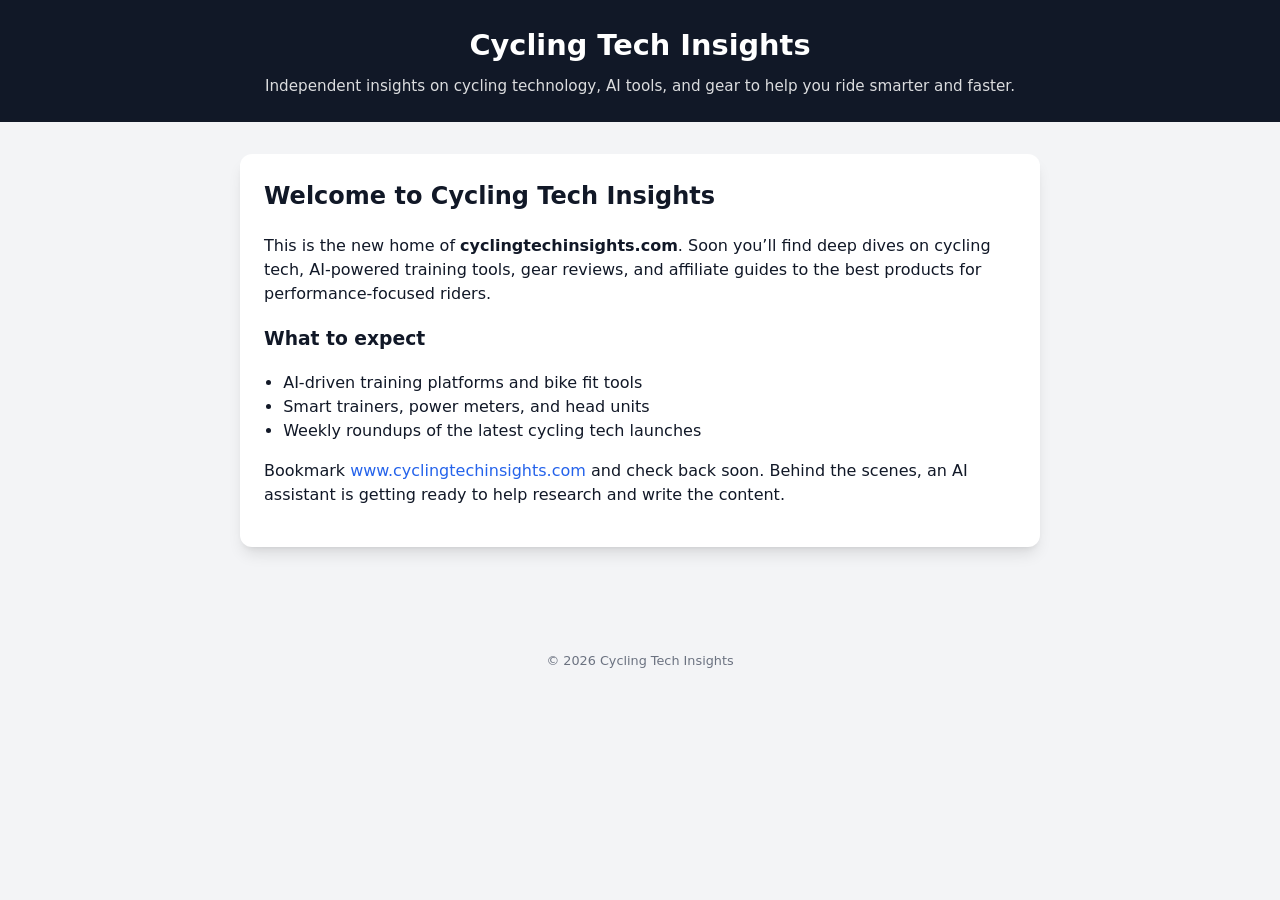
==== index.html @ 1c7037bf "Create index.html" ====
<!DOCTYPE html>
<html lang="en">
<head>
  <meta charset="UTF-8">
  <title>Cycling Tech Insights</title>
  <meta name="viewport" content="width=device-width, initial-scale=1">
  <meta name="description" content="Cycling Tech Insights – analysis, reviews, and AI tools for smarter, faster riding.">
  <style>
    body {
      font-family: system-ui, -apple-system, BlinkMacSystemFont, "Segoe UI", sans-serif;
      margin: 0;
      padding: 0;
      line-height: 1.5;
      color: #111827;
      background: #f3f4f6;
    }
    header {
      background: #111827;
      color: white;
      padding: 1.5rem 1rem;
      text-align: center;
    }
    header h1 {
      margin: 0;
      font-size: 1.8rem;
    }
    header p {
      margin: 0.5rem 0 0;
      font-size: 0.95rem;
      opacity: 0.85;
    }
    main {
      max-width: 800px;
      margin: 2rem auto;
      padding: 0 1rem 3rem;
    }
    .card {
      background: white;
      border-radius: 0.75rem;
      padding: 1.5rem;
      box-shadow: 0 10px 15px -3px rgba(0,0,0,0.1),
                  0 4px 6px -4px rgba(0,0,0,0.1);
    }
    h2 {
      margin-top: 0;
    }
    ul {
      padding-left: 1.2rem;
    }
    footer {
      text-align: center;
      font-size: 0.8rem;
      color: #6b7280;
      padding: 1.5rem 1rem 2rem;
    }
    a {
      color: #2563eb;
      text-decoration: none;
    }
    a:hover {
      text-decoration: underline;
    }
  </style>
</head>
<body>
  <header>
    <h1>Cycling Tech Insights</h1>
    <p>Independent insights on cycling technology, AI tools, and gear to help you ride smarter and faster.</p>
  </header>

  <main>
    <section class="card">
      <h2>Welcome to Cycling Tech Insights</h2>
      <p>
        This is the new home of <strong>cyclingtechinsights.com</strong>. Soon you’ll find
        deep dives on cycling tech, AI‑powered training tools, gear reviews, and
        affiliate guides to the best products for performance‑focused riders.
      </p>
      <h3>What to expect</h3>
      <ul>
        <li>AI‑driven training platforms and bike fit tools</li>
        <li>Smart trainers, power meters, and head units</li>
        <li>Weekly roundups of the latest cycling tech launches</li>
      </ul>
      <p>
        Bookmark <a href="https://www.cyclingtechinsights.com">www.cyclingtechinsights.com</a>
        and check back soon. Behind the scenes, an AI assistant is getting ready to help
        research and write the content.
      </p>
    </section>
  </main>

  <footer>
    &copy; <span id="year"></span> Cycling Tech Insights
  </footer>

  <script>
    document.getElementById('year').textContent = new Date().getFullYear();
  </script>
</body>
</html>
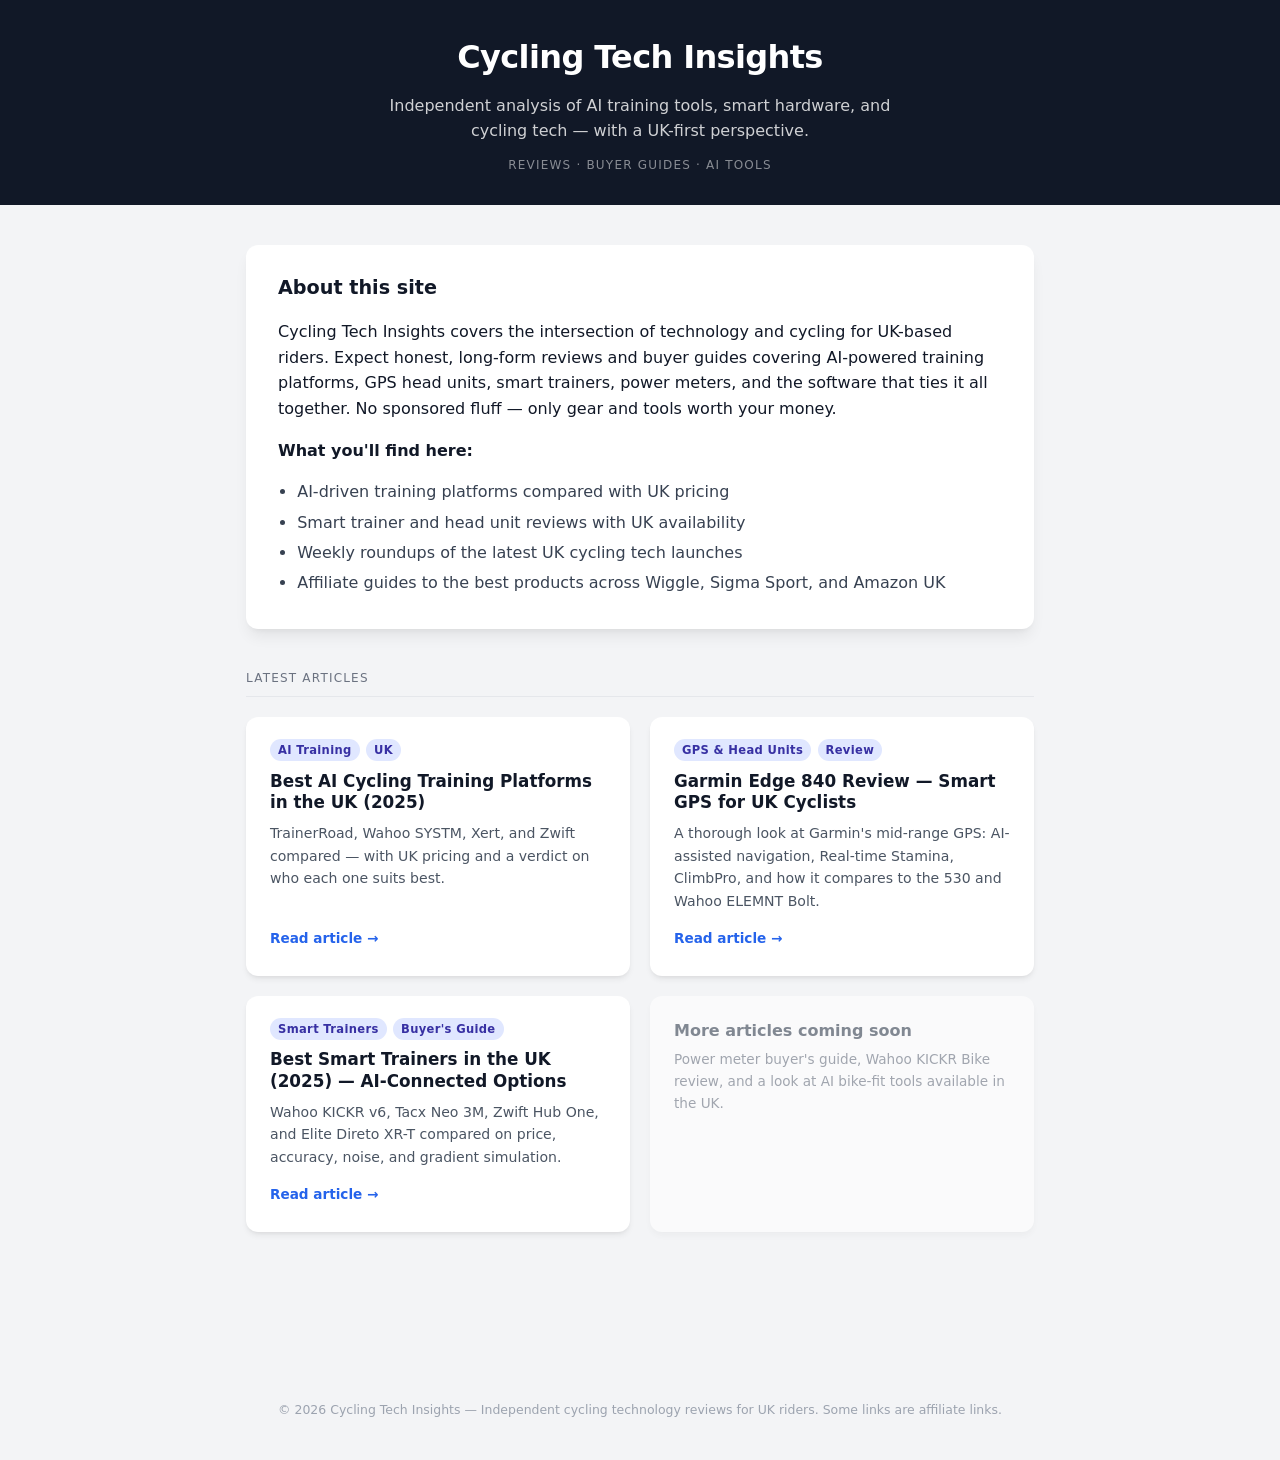
==== commit 96e1e01a: "feat: add /articles structure with 3 UK cycling tech articles and updated homepage - Add css/article" ====
--- a/index.html
+++ b/index.html
@@ -2,100 +2,246 @@
 <html lang="en">
 <head>
   <meta charset="UTF-8">
-  <title>Cycling Tech Insights</title>
+  <title>Cycling Tech Insights — AI Tools, Gear Reviews &amp; UK Cycling Tech</title>
   <meta name="viewport" content="width=device-width, initial-scale=1">
-  <meta name="description" content="Cycling Tech Insights – analysis, reviews, and AI tools for smarter, faster riding.">
+  <meta name="description" content="Independent analysis of cycling technology, AI training tools, and gear for UK riders. Honest reviews, buyer guides, and weekly tech roundups.">
   <style>
+    *, *::before, *::after { box-sizing: border-box; }
+
     body {
       font-family: system-ui, -apple-system, BlinkMacSystemFont, "Segoe UI", sans-serif;
       margin: 0;
       padding: 0;
-      line-height: 1.5;
+      line-height: 1.6;
       color: #111827;
       background: #f3f4f6;
     }
+
+    /* Header */
     header {
       background: #111827;
       color: white;
-      padding: 1.5rem 1rem;
+      padding: 2rem 1rem 1.75rem;
       text-align: center;
     }
     header h1 {
       margin: 0;
-      font-size: 1.8rem;
+      font-size: 2rem;
+      letter-spacing: -0.02em;
     }
     header p {
-      margin: 0.5rem 0 0;
-      font-size: 0.95rem;
-      opacity: 0.85;
-    }
+      margin: 0.6rem 0 0;
+      font-size: 1rem;
+      opacity: 0.8;
+      max-width: 540px;
+      margin-left: auto;
+      margin-right: auto;
+    }
+    .tag-line {
+      display: inline-block;
+      margin-top: 0.75rem;
+      font-size: 0.75rem;
+      letter-spacing: 0.1em;
+      text-transform: uppercase;
+      opacity: 0.5;
+    }
+
+    /* Layout */
     main {
-      max-width: 800px;
-      margin: 2rem auto;
-      padding: 0 1rem 3rem;
-    }
-    .card {
+      max-width: 820px;
+      margin: 2.5rem auto;
+      padding: 0 1rem 4rem;
+    }
+
+    /* Section headings */
+    .section-title {
+      font-size: 0.75rem;
+      letter-spacing: 0.1em;
+      text-transform: uppercase;
+      color: #6b7280;
+      margin: 0 0 1.25rem;
+      border-bottom: 1px solid #e5e7eb;
+      padding-bottom: 0.5rem;
+    }
+
+    /* Intro card */
+    .intro-card {
       background: white;
       border-radius: 0.75rem;
-      padding: 1.5rem;
-      box-shadow: 0 10px 15px -3px rgba(0,0,0,0.1),
-                  0 4px 6px -4px rgba(0,0,0,0.1);
-    }
-    h2 {
-      margin-top: 0;
-    }
-    ul {
-      padding-left: 1.2rem;
-    }
+      padding: 1.75rem 2rem;
+      box-shadow: 0 10px 15px -3px rgba(0,0,0,0.07), 0 4px 6px -4px rgba(0,0,0,0.07);
+      margin-bottom: 2.5rem;
+    }
+    .intro-card h2 { margin-top: 0; font-size: 1.2rem; }
+    .intro-card ul { padding-left: 1.2rem; margin: 0.5rem 0 0; }
+    .intro-card li { margin-bottom: 0.3rem; color: #374151; }
+
+    /* Article cards */
+    .articles-grid {
+      display: grid;
+      grid-template-columns: 1fr;
+      gap: 1.25rem;
+      margin-bottom: 2.5rem;
+    }
+    @media (min-width: 600px) {
+      .articles-grid { grid-template-columns: 1fr 1fr; }
+    }
+
+    .article-card {
+      background: white;
+      border-radius: 0.75rem;
+      padding: 1.4rem 1.5rem 1.6rem;
+      box-shadow: 0 4px 6px -1px rgba(0,0,0,0.07), 0 2px 4px -2px rgba(0,0,0,0.07);
+      display: flex;
+      flex-direction: column;
+      transition: box-shadow 0.15s;
+    }
+    .article-card:hover {
+      box-shadow: 0 10px 15px -3px rgba(0,0,0,0.1), 0 4px 6px -4px rgba(0,0,0,0.1);
+    }
+
+    .card-tags {
+      display: flex;
+      gap: 0.4rem;
+      flex-wrap: wrap;
+      margin-bottom: 0.6rem;
+    }
+    .tag {
+      background: #e0e7ff;
+      color: #3730a3;
+      padding: 0.1rem 0.5rem;
+      border-radius: 999px;
+      font-size: 0.72rem;
+      font-weight: 600;
+      letter-spacing: 0.03em;
+    }
+
+    .article-card h3 {
+      margin: 0 0 0.5rem;
+      font-size: 1.05rem;
+      line-height: 1.3;
+    }
+    .article-card h3 a {
+      color: #111827;
+      text-decoration: none;
+    }
+    .article-card h3 a:hover { color: #2563eb; }
+
+    .article-card p {
+      margin: 0 0 1rem;
+      font-size: 0.88rem;
+      color: #4b5563;
+      flex: 1;
+    }
+
+    .read-link {
+      font-size: 0.85rem;
+      font-weight: 600;
+      color: #2563eb;
+      text-decoration: none;
+    }
+    .read-link:hover { text-decoration: underline; }
+
+    /* Coming soon */
+    .coming-soon-card {
+      background: white;
+      border-radius: 0.75rem;
+      padding: 1.4rem 1.5rem;
+      box-shadow: 0 4px 6px -1px rgba(0,0,0,0.05);
+      opacity: 0.6;
+    }
+    .coming-soon-card h3 { margin: 0 0 0.35rem; font-size: 1rem; color: #374151; }
+    .coming-soon-card p { margin: 0; font-size: 0.85rem; color: #6b7280; }
+
+    /* Footer */
     footer {
       text-align: center;
-      font-size: 0.8rem;
-      color: #6b7280;
-      padding: 1.5rem 1rem 2rem;
-    }
-    a {
-      color: #2563eb;
-      text-decoration: none;
-    }
-    a:hover {
-      text-decoration: underline;
-    }
+      font-size: 0.78rem;
+      color: #9ca3af;
+      padding: 1.5rem 1rem 2.5rem;
+    }
+
+    a { color: #2563eb; text-decoration: none; }
+    a:hover { text-decoration: underline; }
   </style>
 </head>
 <body>
+
   <header>
     <h1>Cycling Tech Insights</h1>
-    <p>Independent insights on cycling technology, AI tools, and gear to help you ride smarter and faster.</p>
+    <p>Independent analysis of AI training tools, smart hardware, and cycling tech — with a UK-first perspective.</p>
+    <span class="tag-line">Reviews &middot; Buyer Guides &middot; AI Tools</span>
   </header>
 
   <main>
-    <section class="card">
-      <h2>Welcome to Cycling Tech Insights</h2>
+
+    <!-- Intro -->
+    <div class="intro-card">
+      <h2>About this site</h2>
       <p>
-        This is the new home of <strong>cyclingtechinsights.com</strong>. Soon you’ll find
-        deep dives on cycling tech, AI‑powered training tools, gear reviews, and
-        affiliate guides to the best products for performance‑focused riders.
+        Cycling Tech Insights covers the intersection of technology and cycling for UK-based
+        riders. Expect honest, long-form reviews and buyer guides covering AI-powered training
+        platforms, GPS head units, smart trainers, power meters, and the software that ties
+        it all together. No sponsored fluff — only gear and tools worth your money.
       </p>
-      <h3>What to expect</h3>
+      <p><strong>What you'll find here:</strong></p>
       <ul>
-        <li>AI‑driven training platforms and bike fit tools</li>
-        <li>Smart trainers, power meters, and head units</li>
-        <li>Weekly roundups of the latest cycling tech launches</li>
+        <li>AI-driven training platforms compared with UK pricing</li>
+        <li>Smart trainer and head unit reviews with UK availability</li>
+        <li>Weekly roundups of the latest UK cycling tech launches</li>
+        <li>Affiliate guides to the best products across Wiggle, Sigma Sport, and Amazon UK</li>
       </ul>
-      <p>
-        Bookmark <a href="https://www.cyclingtechinsights.com">www.cyclingtechinsights.com</a>
-        and check back soon. Behind the scenes, an AI assistant is getting ready to help
-        research and write the content.
-      </p>
-    </section>
+    </div>
+
+    <!-- Articles -->
+    <p class="section-title">Latest Articles</p>
+
+    <div class="articles-grid">
+
+      <div class="article-card">
+        <div class="card-tags">
+          <span class="tag">AI Training</span>
+          <span class="tag">UK</span>
+        </div>
+        <h3><a href="/articles/ai-cycling-training-platforms">Best AI Cycling Training Platforms in the UK (2025)</a></h3>
+        <p>TrainerRoad, Wahoo SYSTM, Xert, and Zwift compared — with UK pricing and a verdict on who each one suits best.</p>
+        <a href="/articles/ai-cycling-training-platforms" class="read-link">Read article →</a>
+      </div>
+
+      <div class="article-card">
+        <div class="card-tags">
+          <span class="tag">GPS &amp; Head Units</span>
+          <span class="tag">Review</span>
+        </div>
+        <h3><a href="/articles/garmin-edge-840-review">Garmin Edge 840 Review — Smart GPS for UK Cyclists</a></h3>
+        <p>A thorough look at Garmin's mid-range GPS: AI-assisted navigation, Real-time Stamina, ClimbPro, and how it compares to the 530 and Wahoo ELEMNT Bolt.</p>
+        <a href="/articles/garmin-edge-840-review" class="read-link">Read article →</a>
+      </div>
+
+      <div class="article-card">
+        <div class="card-tags">
+          <span class="tag">Smart Trainers</span>
+          <span class="tag">Buyer's Guide</span>
+        </div>
+        <h3><a href="/articles/smart-trainers-uk-comparison">Best Smart Trainers in the UK (2025) — AI-Connected Options</a></h3>
+        <p>Wahoo KICKR v6, Tacx Neo 3M, Zwift Hub One, and Elite Direto XR-T compared on price, accuracy, noise, and gradient simulation.</p>
+        <a href="/articles/smart-trainers-uk-comparison" class="read-link">Read article →</a>
+      </div>
+
+      <div class="coming-soon-card">
+        <h3>More articles coming soon</h3>
+        <p>Power meter buyer's guide, Wahoo KICKR Bike review, and a look at AI bike-fit tools available in the UK.</p>
+      </div>
+
+    </div>
+
   </main>
 
   <footer>
-    &copy; <span id="year"></span> Cycling Tech Insights
+    &copy; <span id="year"></span> Cycling Tech Insights &mdash; Independent cycling technology reviews for UK riders.
+    Some links are affiliate links.
   </footer>
 
-  <script>
-    document.getElementById('year').textContent = new Date().getFullYear();
-  </script>
+  <script>document.getElementById('year').textContent = new Date().getFullYear();</script>
 </body>
 </html>
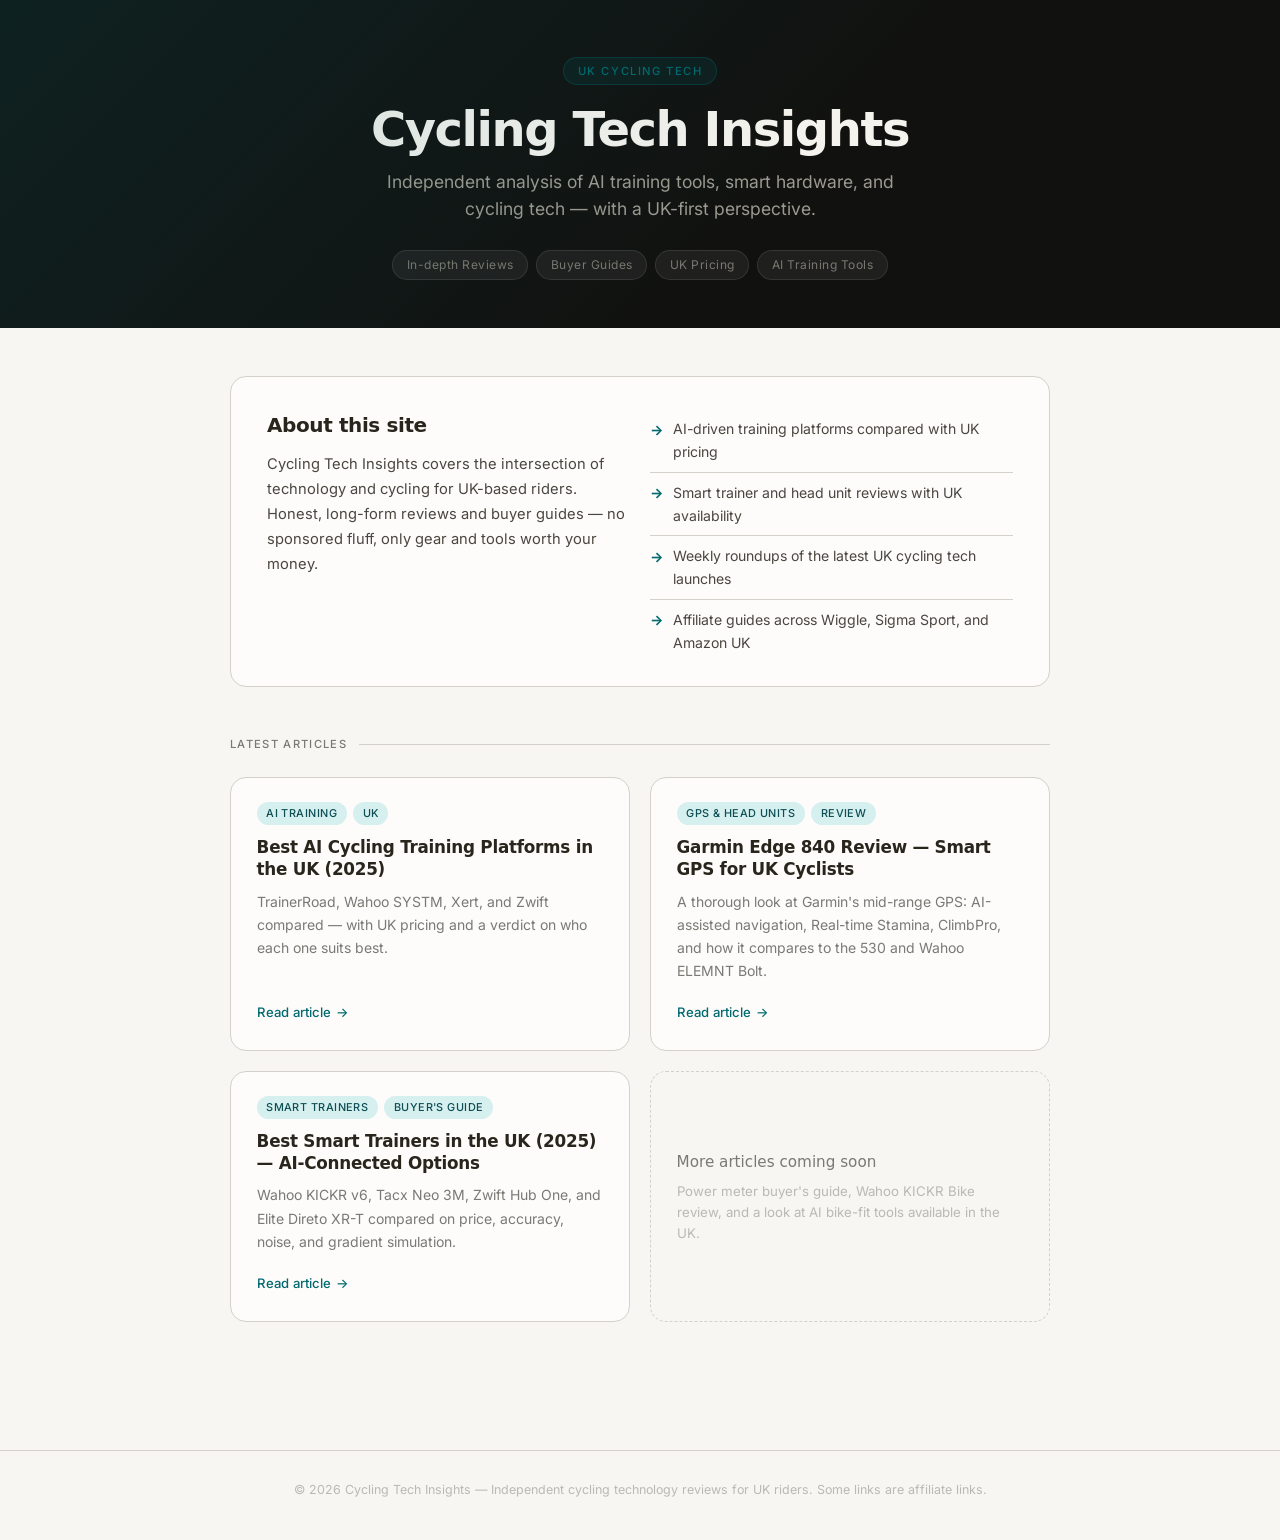
==== commit b1b126ce: "design: v2 visual redesign — premium typography, teal palette, stronger CTAs - Satoshi (headings) + " ====
--- a/index.html
+++ b/index.html
@@ -5,196 +5,379 @@
   <title>Cycling Tech Insights — AI Tools, Gear Reviews &amp; UK Cycling Tech</title>
   <meta name="viewport" content="width=device-width, initial-scale=1">
   <meta name="description" content="Independent analysis of cycling technology, AI training tools, and gear for UK riders. Honest reviews, buyer guides, and weekly tech roundups.">
+
+  <!-- Fonts: Satoshi (headings) + Inter (body) via Fontshare / Bunny Fonts -->
+  <link rel="preconnect" href="https://api.fontshare.com">
+  <link rel="stylesheet" href="https://api.fontshare.com/v2/css?f[]=satoshi@700,500&display=swap">
+  <link rel="preconnect" href="https://fonts.bunny.net">
+  <link rel="stylesheet" href="https://fonts.bunny.net/css?family=inter:400,500&display=swap">
+
   <style>
+    /* ── Reset & base ─────────────────────────────────────── */
     *, *::before, *::after { box-sizing: border-box; }
 
+    :root {
+      --bg:          #F7F6F2;
+      --surface:     #FDFCFA;
+      --border:      #D4D1CA;
+      --text:        #28251D;
+      --text-muted:  #7A7974;
+      --text-faint:  #BAB9B4;
+      --accent:      #01696F;
+      --accent-dark: #0C4E54;
+      --tag-bg:      #D6EFEF;
+      --tag-text:    #0C4E54;
+      --header-bg:   #111210;
+      --font-head:   'Satoshi', system-ui, -apple-system, sans-serif;
+      --font-body:   'Inter', system-ui, -apple-system, sans-serif;
+    }
+
+    html { scroll-behavior: smooth; }
+
     body {
-      font-family: system-ui, -apple-system, BlinkMacSystemFont, "Segoe UI", sans-serif;
+      font-family: var(--font-body);
+      font-size: 1rem;
+      line-height: 1.65;
+      color: var(--text);
+      background: var(--bg);
       margin: 0;
       padding: 0;
-      line-height: 1.6;
-      color: #111827;
-      background: #f3f4f6;
-    }
-
-    /* Header */
+      -webkit-font-smoothing: antialiased;
+    }
+
+    a { color: var(--accent); text-decoration: none; }
+    a:hover { color: var(--accent-dark); text-decoration: underline; }
+
+    /* ── Header / Hero ────────────────────────────────────── */
     header {
-      background: #111827;
-      color: white;
-      padding: 2rem 1rem 1.75rem;
+      background: var(--header-bg);
+      color: #E8E6E0;
+      padding: 3.5rem 1.5rem 3rem;
       text-align: center;
-    }
+      position: relative;
+      overflow: hidden;
+    }
+
+    /* Subtle angled accent stripe behind the header */
+    header::before {
+      content: '';
+      position: absolute;
+      inset: 0;
+      background: linear-gradient(135deg, rgba(1,105,111,0.18) 0%, transparent 60%);
+      pointer-events: none;
+    }
+
+    .site-kicker {
+      display: inline-block;
+      font-family: var(--font-body);
+      font-size: 0.7rem;
+      font-weight: 500;
+      letter-spacing: 0.14em;
+      text-transform: uppercase;
+      color: var(--accent);
+      background: rgba(1,105,111,0.15);
+      border: 1px solid rgba(1,105,111,0.35);
+      border-radius: 999px;
+      padding: 0.25rem 0.85rem;
+      margin-bottom: 1.1rem;
+    }
+
     header h1 {
+      font-family: var(--font-head);
+      font-size: clamp(2rem, 5vw, 3rem);
+      font-weight: 700;
+      letter-spacing: -0.03em;
+      line-height: 1.1;
+      margin: 0 0 0.75rem;
+      color: #F5F3EE;
+    }
+
+    header .hero-sub {
+      font-size: clamp(0.95rem, 2vw, 1.1rem);
+      color: #9C9990;
+      max-width: 520px;
+      margin: 0 auto 1.75rem;
+      line-height: 1.55;
+    }
+
+    .hero-pills {
+      display: flex;
+      justify-content: center;
+      flex-wrap: wrap;
+      gap: 0.5rem;
+    }
+    .hero-pill {
+      font-size: 0.75rem;
+      letter-spacing: 0.04em;
+      color: #7A7870;
+      background: rgba(255,255,255,0.06);
+      border: 1px solid rgba(255,255,255,0.1);
+      border-radius: 999px;
+      padding: 0.25rem 0.85rem;
+    }
+
+    /* ── Layout ───────────────────────────────────────────── */
+    main {
+      max-width: 860px;
+      margin: 0 auto;
+      padding: 3rem 1.25rem 5rem;
+    }
+
+    /* ── Section label ────────────────────────────────────── */
+    .section-label {
+      font-family: var(--font-body);
+      font-size: 0.7rem;
+      font-weight: 500;
+      letter-spacing: 0.12em;
+      text-transform: uppercase;
+      color: var(--text-muted);
+      margin: 0 0 1.5rem;
+      display: flex;
+      align-items: center;
+      gap: 0.75rem;
+    }
+    .section-label::after {
+      content: '';
+      flex: 1;
+      height: 1px;
+      background: var(--border);
+    }
+
+    /* ── Intro band ───────────────────────────────────────── */
+    .intro-band {
+      background: var(--surface);
+      border: 1px solid var(--border);
+      border-radius: 1rem;
+      padding: 2rem 2.25rem;
+      margin-bottom: 3rem;
+      display: grid;
+      grid-template-columns: 1fr;
+      gap: 1.25rem;
+    }
+    @media (min-width: 640px) {
+      .intro-band {
+        grid-template-columns: 1fr 1fr;
+        align-items: start;
+      }
+    }
+
+    .intro-band h2 {
+      font-family: var(--font-head);
+      font-size: 1.25rem;
+      font-weight: 700;
+      letter-spacing: -0.02em;
+      margin: 0 0 0.6rem;
+      color: var(--text);
+    }
+    .intro-band p {
+      font-size: 0.92rem;
+      color: #4A4740;
       margin: 0;
-      font-size: 2rem;
-      letter-spacing: -0.02em;
-    }
-    header p {
-      margin: 0.6rem 0 0;
-      font-size: 1rem;
-      opacity: 0.8;
-      max-width: 540px;
-      margin-left: auto;
-      margin-right: auto;
-    }
-    .tag-line {
-      display: inline-block;
-      margin-top: 0.75rem;
-      font-size: 0.75rem;
-      letter-spacing: 0.1em;
-      text-transform: uppercase;
-      opacity: 0.5;
-    }
-
-    /* Layout */
-    main {
-      max-width: 820px;
-      margin: 2.5rem auto;
-      padding: 0 1rem 4rem;
-    }
-
-    /* Section headings */
-    .section-title {
-      font-size: 0.75rem;
-      letter-spacing: 0.1em;
-      text-transform: uppercase;
-      color: #6b7280;
-      margin: 0 0 1.25rem;
-      border-bottom: 1px solid #e5e7eb;
-      padding-bottom: 0.5rem;
-    }
-
-    /* Intro card */
-    .intro-card {
-      background: white;
-      border-radius: 0.75rem;
-      padding: 1.75rem 2rem;
-      box-shadow: 0 10px 15px -3px rgba(0,0,0,0.07), 0 4px 6px -4px rgba(0,0,0,0.07);
-      margin-bottom: 2.5rem;
-    }
-    .intro-card h2 { margin-top: 0; font-size: 1.2rem; }
-    .intro-card ul { padding-left: 1.2rem; margin: 0.5rem 0 0; }
-    .intro-card li { margin-bottom: 0.3rem; color: #374151; }
-
-    /* Article cards */
+      line-height: 1.7;
+    }
+    .intro-list {
+      list-style: none;
+      padding: 0;
+      margin: 0;
+    }
+    .intro-list li {
+      font-size: 0.88rem;
+      color: #4A4740;
+      padding: 0.5rem 0;
+      border-bottom: 1px solid var(--border);
+      display: flex;
+      align-items: flex-start;
+      gap: 0.6rem;
+    }
+    .intro-list li:last-child { border-bottom: none; padding-bottom: 0; }
+    .intro-list li::before {
+      content: '→';
+      color: var(--accent);
+      font-weight: 700;
+      flex-shrink: 0;
+      margin-top: 0.05rem;
+    }
+
+    /* ── Article grid ─────────────────────────────────────── */
     .articles-grid {
       display: grid;
       grid-template-columns: 1fr;
       gap: 1.25rem;
-      margin-bottom: 2.5rem;
-    }
-    @media (min-width: 600px) {
+      margin-bottom: 3rem;
+    }
+    @media (min-width: 560px) {
       .articles-grid { grid-template-columns: 1fr 1fr; }
     }
 
+    /* ── Article card ─────────────────────────────────────── */
     .article-card {
-      background: white;
-      border-radius: 0.75rem;
-      padding: 1.4rem 1.5rem 1.6rem;
-      box-shadow: 0 4px 6px -1px rgba(0,0,0,0.07), 0 2px 4px -2px rgba(0,0,0,0.07);
+      background: var(--surface);
+      border: 1px solid var(--border);
+      border-radius: 1rem;
+      padding: 1.5rem 1.6rem 1.6rem;
       display: flex;
       flex-direction: column;
-      transition: box-shadow 0.15s;
+      transition: border-color 0.15s, box-shadow 0.15s, transform 0.15s;
+      position: relative;
     }
     .article-card:hover {
-      box-shadow: 0 10px 15px -3px rgba(0,0,0,0.1), 0 4px 6px -4px rgba(0,0,0,0.1);
-    }
+      border-color: var(--accent);
+      box-shadow: 0 8px 24px -4px rgba(1,105,111,0.12);
+      transform: translateY(-2px);
+    }
+
+    /* Teal top accent bar */
+    .article-card::before {
+      content: '';
+      position: absolute;
+      top: 0; left: 1.6rem; right: 1.6rem;
+      height: 2px;
+      background: var(--accent);
+      border-radius: 0 0 2px 2px;
+      opacity: 0;
+      transition: opacity 0.15s;
+    }
+    .article-card:hover::before { opacity: 1; }
 
     .card-tags {
       display: flex;
       gap: 0.4rem;
       flex-wrap: wrap;
-      margin-bottom: 0.6rem;
+      margin-bottom: 0.75rem;
     }
     .tag {
-      background: #e0e7ff;
-      color: #3730a3;
-      padding: 0.1rem 0.5rem;
+      background: var(--tag-bg);
+      color: var(--tag-text);
+      padding: 0.15rem 0.6rem;
       border-radius: 999px;
-      font-size: 0.72rem;
-      font-weight: 600;
-      letter-spacing: 0.03em;
+      font-size: 0.68rem;
+      font-weight: 500;
+      letter-spacing: 0.04em;
+      text-transform: uppercase;
     }
 
     .article-card h3 {
-      margin: 0 0 0.5rem;
+      font-family: var(--font-head);
       font-size: 1.05rem;
+      font-weight: 700;
+      letter-spacing: -0.015em;
       line-height: 1.3;
+      margin: 0 0 0.55rem;
+      color: var(--text);
     }
     .article-card h3 a {
-      color: #111827;
+      color: inherit;
       text-decoration: none;
     }
-    .article-card h3 a:hover { color: #2563eb; }
+    .article-card h3 a:hover { color: var(--accent); text-decoration: none; }
 
     .article-card p {
-      margin: 0 0 1rem;
-      font-size: 0.88rem;
-      color: #4b5563;
+      font-size: 0.875rem;
+      color: var(--text-muted);
+      margin: 0 0 1.25rem;
       flex: 1;
+      line-height: 1.65;
     }
 
     .read-link {
-      font-size: 0.85rem;
-      font-weight: 600;
-      color: #2563eb;
+      display: inline-flex;
+      align-items: center;
+      gap: 0.35rem;
+      font-size: 0.82rem;
+      font-weight: 500;
+      color: var(--accent);
       text-decoration: none;
-    }
-    .read-link:hover { text-decoration: underline; }
-
-    /* Coming soon */
+      border-bottom: 1px solid transparent;
+      transition: border-color 0.12s, color 0.12s;
+    }
+    .read-link:hover {
+      color: var(--accent-dark);
+      border-color: var(--accent-dark);
+      text-decoration: none;
+    }
+    .read-link .arrow {
+      font-size: 1em;
+      transition: transform 0.12s;
+    }
+    .article-card:hover .read-link .arrow { transform: translateX(3px); }
+
+    /* ── Coming soon card ─────────────────────────────────── */
     .coming-soon-card {
-      background: white;
-      border-radius: 0.75rem;
-      padding: 1.4rem 1.5rem;
-      box-shadow: 0 4px 6px -1px rgba(0,0,0,0.05);
-      opacity: 0.6;
-    }
-    .coming-soon-card h3 { margin: 0 0 0.35rem; font-size: 1rem; color: #374151; }
-    .coming-soon-card p { margin: 0; font-size: 0.85rem; color: #6b7280; }
-
-    /* Footer */
+      background: transparent;
+      border: 1px dashed var(--border);
+      border-radius: 1rem;
+      padding: 1.5rem 1.6rem;
+      display: flex;
+      flex-direction: column;
+      justify-content: center;
+    }
+    .coming-soon-card h3 {
+      font-family: var(--font-head);
+      font-size: 0.95rem;
+      font-weight: 500;
+      margin: 0 0 0.4rem;
+      color: var(--text-muted);
+    }
+    .coming-soon-card p {
+      margin: 0;
+      font-size: 0.83rem;
+      color: var(--text-faint);
+      line-height: 1.55;
+    }
+
+    /* ── Footer ───────────────────────────────────────────── */
     footer {
+      border-top: 1px solid var(--border);
       text-align: center;
       font-size: 0.78rem;
-      color: #9ca3af;
-      padding: 1.5rem 1rem 2.5rem;
-    }
-
-    a { color: #2563eb; text-decoration: none; }
-    a:hover { text-decoration: underline; }
+      color: var(--text-faint);
+      padding: 1.75rem 1.25rem 2.5rem;
+      line-height: 1.7;
+    }
+    footer a { color: var(--text-muted); }
+    footer a:hover { color: var(--text); }
+
+    /* ── Reduced motion ───────────────────────────────────── */
+    @media (prefers-reduced-motion: reduce) {
+      .article-card, .article-card::before, .read-link, .read-link .arrow {
+        transition: none;
+      }
+      .article-card:hover { transform: none; }
+    }
   </style>
 </head>
 <body>
 
   <header>
+    <span class="site-kicker">UK Cycling Tech</span>
     <h1>Cycling Tech Insights</h1>
-    <p>Independent analysis of AI training tools, smart hardware, and cycling tech — with a UK-first perspective.</p>
-    <span class="tag-line">Reviews &middot; Buyer Guides &middot; AI Tools</span>
+    <p class="hero-sub">Independent analysis of AI training tools, smart hardware, and cycling tech — with a UK-first perspective.</p>
+    <div class="hero-pills">
+      <span class="hero-pill">In-depth Reviews</span>
+      <span class="hero-pill">Buyer Guides</span>
+      <span class="hero-pill">UK Pricing</span>
+      <span class="hero-pill">AI Training Tools</span>
+    </div>
   </header>
 
   <main>
 
     <!-- Intro -->
-    <div class="intro-card">
-      <h2>About this site</h2>
-      <p>
-        Cycling Tech Insights covers the intersection of technology and cycling for UK-based
-        riders. Expect honest, long-form reviews and buyer guides covering AI-powered training
-        platforms, GPS head units, smart trainers, power meters, and the software that ties
-        it all together. No sponsored fluff — only gear and tools worth your money.
-      </p>
-      <p><strong>What you'll find here:</strong></p>
-      <ul>
+    <div class="intro-band">
+      <div>
+        <h2>About this site</h2>
+        <p>Cycling Tech Insights covers the intersection of technology and cycling for UK-based riders. Honest, long-form reviews and buyer guides — no sponsored fluff, only gear and tools worth your money.</p>
+      </div>
+      <ul class="intro-list">
         <li>AI-driven training platforms compared with UK pricing</li>
         <li>Smart trainer and head unit reviews with UK availability</li>
         <li>Weekly roundups of the latest UK cycling tech launches</li>
-        <li>Affiliate guides to the best products across Wiggle, Sigma Sport, and Amazon UK</li>
+        <li>Affiliate guides across Wiggle, Sigma Sport, and Amazon UK</li>
       </ul>
     </div>
 
     <!-- Articles -->
-    <p class="section-title">Latest Articles</p>
+    <p class="section-label">Latest Articles</p>
 
     <div class="articles-grid">
 
@@ -203,9 +386,9 @@
           <span class="tag">AI Training</span>
           <span class="tag">UK</span>
         </div>
-        <h3><a href="/articles/ai-cycling-training-platforms">Best AI Cycling Training Platforms in the UK (2025)</a></h3>
+        <h3><a href="/articles/ai-cycling-training-platforms.html">Best AI Cycling Training Platforms in the UK (2025)</a></h3>
         <p>TrainerRoad, Wahoo SYSTM, Xert, and Zwift compared — with UK pricing and a verdict on who each one suits best.</p>
-        <a href="/articles/ai-cycling-training-platforms" class="read-link">Read article →</a>
+<a href="/articles/ai-cycling-training-platforms.html" class="read-link">Read article <span class="arrow">→</span></a>
       </div>
 
       <div class="article-card">
@@ -213,9 +396,9 @@
           <span class="tag">GPS &amp; Head Units</span>
           <span class="tag">Review</span>
         </div>
-        <h3><a href="/articles/garmin-edge-840-review">Garmin Edge 840 Review — Smart GPS for UK Cyclists</a></h3>
+        <h3><a href="/articles/garmin-edge-840-review.html">Garmin Edge 840 Review — Smart GPS for UK Cyclists</a></h3>
         <p>A thorough look at Garmin's mid-range GPS: AI-assisted navigation, Real-time Stamina, ClimbPro, and how it compares to the 530 and Wahoo ELEMNT Bolt.</p>
-        <a href="/articles/garmin-edge-840-review" class="read-link">Read article →</a>
+<a href="/articles/garmin-edge-840-review.html" class="read-link">Read article <span class="arrow">→</span></a>
       </div>
 
       <div class="article-card">
@@ -223,9 +406,9 @@
           <span class="tag">Smart Trainers</span>
           <span class="tag">Buyer's Guide</span>
         </div>
-        <h3><a href="/articles/smart-trainers-uk-comparison">Best Smart Trainers in the UK (2025) — AI-Connected Options</a></h3>
+        <h3><a href="/articles/smart-trainers-uk-comparison.html">Best Smart Trainers in the UK (2025) — AI-Connected Options</a></h3>
         <p>Wahoo KICKR v6, Tacx Neo 3M, Zwift Hub One, and Elite Direto XR-T compared on price, accuracy, noise, and gradient simulation.</p>
-        <a href="/articles/smart-trainers-uk-comparison" class="read-link">Read article →</a>
+<a href="/articles/smart-trainers-uk-comparison.html" class="read-link">Read article <span class="arrow">→</span></a>
       </div>
 
       <div class="coming-soon-card">
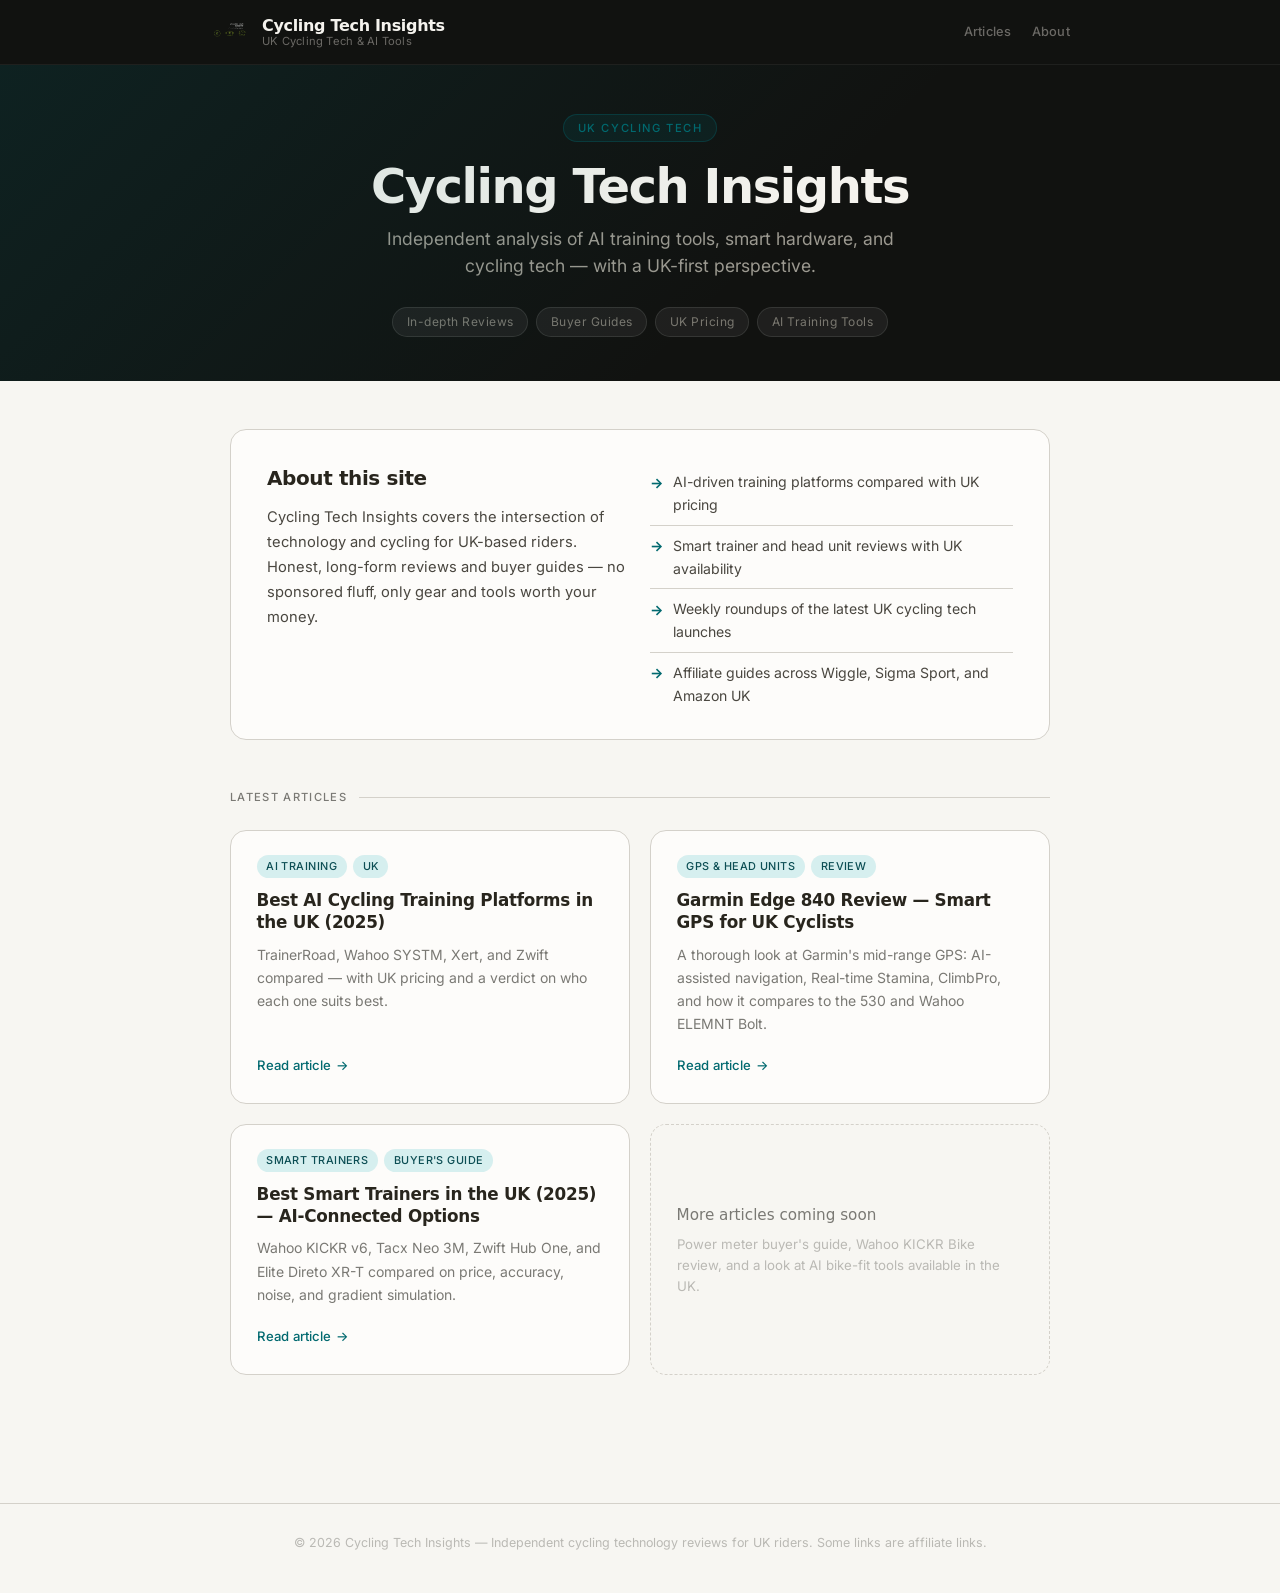
==== commit 3bd4461c: "feat: add logo header bar across all pages (v3) - New .site-header component: logo img (SVG primary," ====
--- a/index.html
+++ b/index.html
@@ -48,11 +48,80 @@
     a { color: var(--accent); text-decoration: none; }
     a:hover { color: var(--accent-dark); text-decoration: underline; }
 
-    /* ── Header / Hero ────────────────────────────────────── */
+    /* ── Shared site header (logo nav bar) ─────────────────── */
+    .site-header {
+      background: var(--header-bg);
+      border-bottom: 1px solid rgba(255,255,255,0.06);
+      padding: 0 1.5rem;
+    }
+    .site-header .header-inner {
+      max-width: 860px;
+      margin: 0 auto;
+      display: flex;
+      align-items: center;
+      justify-content: space-between;
+      gap: 1rem;
+      height: 64px;
+    }
+    .site-header .site-logo {
+      display: flex;
+      align-items: center;
+      gap: 0.75rem;
+      text-decoration: none;
+      flex-shrink: 0;
+    }
+    .site-header .site-logo img {
+      height: 40px;
+      width: 40px;
+      border-radius: 6px;
+      display: block;
+      object-fit: contain;
+    }
+    .site-header .header-text {
+      display: flex;
+      flex-direction: column;
+      gap: 0.05rem;
+    }
+    .site-header .header-text .logo-name {
+      font-family: var(--font-head);
+      font-size: 1rem;
+      font-weight: 700;
+      letter-spacing: -0.02em;
+      color: #F5F3EE;
+      line-height: 1.2;
+    }
+    .site-header .header-text .logo-tagline {
+      font-size: 0.7rem;
+      color: #6B6965;
+      letter-spacing: 0.02em;
+      line-height: 1;
+      white-space: nowrap;
+    }
+    .site-header .header-nav {
+      display: flex;
+      align-items: center;
+      gap: 1.25rem;
+      flex-shrink: 0;
+    }
+    .site-header .header-nav a {
+      font-size: 0.8rem;
+      font-weight: 500;
+      color: #6B6965;
+      text-decoration: none;
+      letter-spacing: 0.02em;
+      transition: color 0.12s;
+    }
+    .site-header .header-nav a:hover { color: #C8C5BF; text-decoration: none; }
+    /* Hide tagline on very small screens */
+    @media (max-width: 420px) {
+      .site-header .header-text .logo-tagline { display: none; }
+    }
+
+    /* ── Header / Hero (below logo bar) ─────────────────── */
     header {
       background: var(--header-bg);
       color: #E8E6E0;
-      padding: 3.5rem 1.5rem 3rem;
+      padding: 3rem 1.5rem 2.75rem;
       text-align: center;
       position: relative;
       overflow: hidden;
@@ -348,6 +417,26 @@
 </head>
 <body>
 
+  <!-- Shared logo nav bar -->
+  <div class="site-header">
+    <div class="header-inner">
+      <a href="/" class="site-logo">
+        <img src="/Blue%20Black%20Minimal%20Initial%20Letter%20Company%20Technology%20Logo.svg"
+             onerror="this.src='/Blue%20Black%20Minimal%20Initial%20Letter%20Company%20Technology%20Logo.png'"
+             alt="Cycling Tech Insights logo">
+        <div class="header-text">
+          <span class="logo-name">Cycling Tech Insights</span>
+          <span class="logo-tagline">UK Cycling Tech &amp; AI Tools</span>
+        </div>
+      </a>
+      <nav class="header-nav">
+        <a href="/#articles">Articles</a>
+        <a href="/#about">About</a>
+      </nav>
+    </div>
+  </div>
+
+  <!-- Hero -->
   <header>
     <span class="site-kicker">UK Cycling Tech</span>
     <h1>Cycling Tech Insights</h1>
@@ -363,7 +452,7 @@
   <main>
 
     <!-- Intro -->
-    <div class="intro-band">
+    <div id="about" class="intro-band">
       <div>
         <h2>About this site</h2>
         <p>Cycling Tech Insights covers the intersection of technology and cycling for UK-based riders. Honest, long-form reviews and buyer guides — no sponsored fluff, only gear and tools worth your money.</p>
@@ -377,7 +466,7 @@
     </div>
 
     <!-- Articles -->
-    <p class="section-label">Latest Articles</p>
+    <p id="articles" class="section-label">Latest Articles</p>
 
     <div class="articles-grid">
 
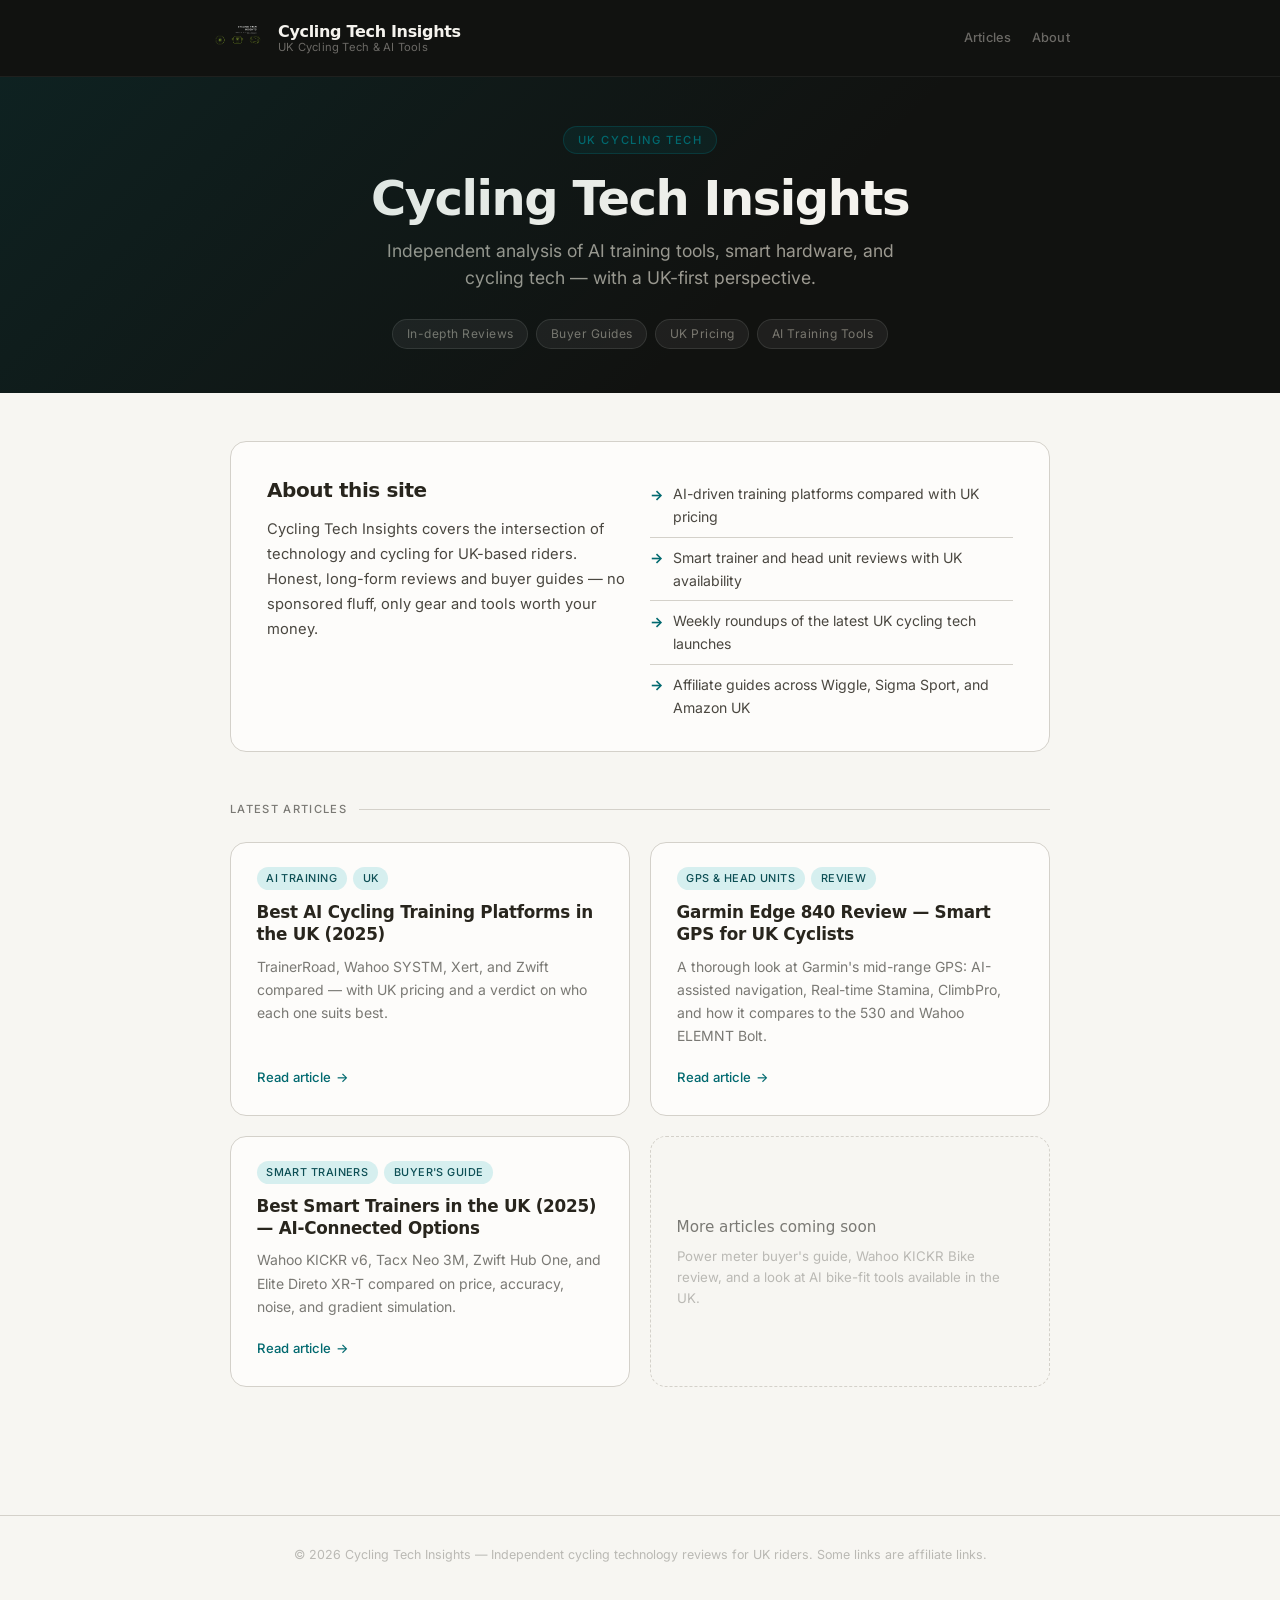
==== commit 3d13f78e: "fix: increase logo size 40px -> 56px, nav bar 64px -> 76px for legibility" ====
--- a/index.html
+++ b/index.html
@@ -61,7 +61,7 @@
       align-items: center;
       justify-content: space-between;
       gap: 1rem;
-      height: 64px;
+      height: 76px;
     }
     .site-header .site-logo {
       display: flex;
@@ -71,9 +71,9 @@
       flex-shrink: 0;
     }
     .site-header .site-logo img {
-      height: 40px;
-      width: 40px;
-      border-radius: 6px;
+      height: 56px;
+      width: 56px;
+      border-radius: 8px;
       display: block;
       object-fit: contain;
     }
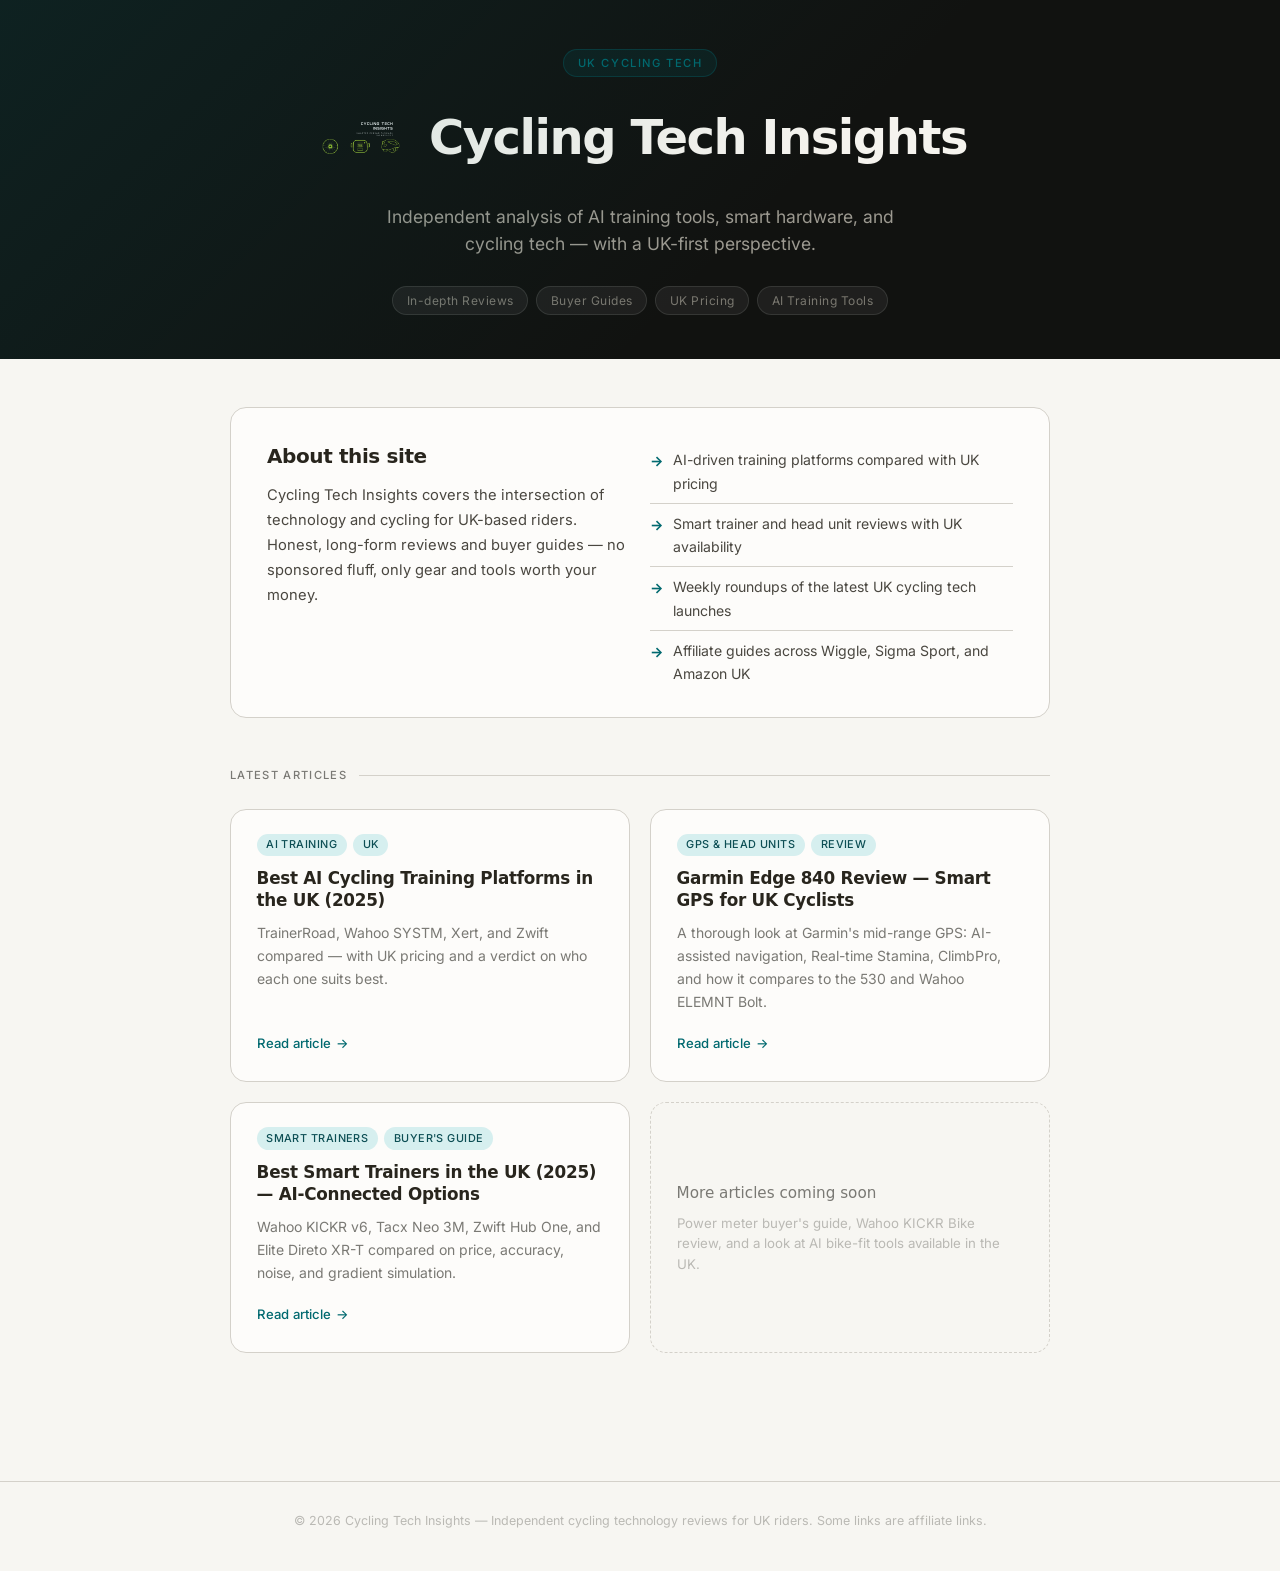
==== commit 5fe5e745: "fix: remove nav bar, move logo into hero beside h1 (96px, desktop; 80px, mobile) - index.html: .site" ====
--- a/index.html
+++ b/index.html
@@ -48,76 +48,7 @@
     a { color: var(--accent); text-decoration: none; }
     a:hover { color: var(--accent-dark); text-decoration: underline; }
 
-    /* ── Shared site header (logo nav bar) ─────────────────── */
-    .site-header {
-      background: var(--header-bg);
-      border-bottom: 1px solid rgba(255,255,255,0.06);
-      padding: 0 1.5rem;
-    }
-    .site-header .header-inner {
-      max-width: 860px;
-      margin: 0 auto;
-      display: flex;
-      align-items: center;
-      justify-content: space-between;
-      gap: 1rem;
-      height: 76px;
-    }
-    .site-header .site-logo {
-      display: flex;
-      align-items: center;
-      gap: 0.75rem;
-      text-decoration: none;
-      flex-shrink: 0;
-    }
-    .site-header .site-logo img {
-      height: 56px;
-      width: 56px;
-      border-radius: 8px;
-      display: block;
-      object-fit: contain;
-    }
-    .site-header .header-text {
-      display: flex;
-      flex-direction: column;
-      gap: 0.05rem;
-    }
-    .site-header .header-text .logo-name {
-      font-family: var(--font-head);
-      font-size: 1rem;
-      font-weight: 700;
-      letter-spacing: -0.02em;
-      color: #F5F3EE;
-      line-height: 1.2;
-    }
-    .site-header .header-text .logo-tagline {
-      font-size: 0.7rem;
-      color: #6B6965;
-      letter-spacing: 0.02em;
-      line-height: 1;
-      white-space: nowrap;
-    }
-    .site-header .header-nav {
-      display: flex;
-      align-items: center;
-      gap: 1.25rem;
-      flex-shrink: 0;
-    }
-    .site-header .header-nav a {
-      font-size: 0.8rem;
-      font-weight: 500;
-      color: #6B6965;
-      text-decoration: none;
-      letter-spacing: 0.02em;
-      transition: color 0.12s;
-    }
-    .site-header .header-nav a:hover { color: #C8C5BF; text-decoration: none; }
-    /* Hide tagline on very small screens */
-    @media (max-width: 420px) {
-      .site-header .header-text .logo-tagline { display: none; }
-    }
-
-    /* ── Header / Hero (below logo bar) ─────────────────── */
+    /* ── Header / Hero ────────────────────────────────────── */
     header {
       background: var(--header-bg);
       color: #E8E6E0;
@@ -134,6 +65,28 @@
       inset: 0;
       background: linear-gradient(135deg, rgba(1,105,111,0.18) 0%, transparent 60%);
       pointer-events: none;
+    }
+
+    /* ── Logo + title lockup inside hero ─────────────────── */
+    .hero-lockup {
+      display: flex;
+      align-items: center;
+      justify-content: center;
+      gap: 1.25rem;
+      margin-bottom: 0.75rem;
+    }
+    .hero-logo {
+      height: 96px;
+      width: 96px;
+      border-radius: 12px;
+      display: block;
+      object-fit: contain;
+      flex-shrink: 0;
+    }
+    /* On mobile, stack logo above title */
+    @media (max-width: 480px) {
+      .hero-lockup { flex-direction: column; gap: 0.75rem; }
+      .hero-logo   { height: 80px; width: 80px; }
     }
 
     .site-kicker {
@@ -417,29 +370,15 @@
 </head>
 <body>
 
-  <!-- Shared logo nav bar -->
-  <div class="site-header">
-    <div class="header-inner">
-      <a href="/" class="site-logo">
-        <img src="/Blue%20Black%20Minimal%20Initial%20Letter%20Company%20Technology%20Logo.svg"
-             onerror="this.src='/Blue%20Black%20Minimal%20Initial%20Letter%20Company%20Technology%20Logo.png'"
-             alt="Cycling Tech Insights logo">
-        <div class="header-text">
-          <span class="logo-name">Cycling Tech Insights</span>
-          <span class="logo-tagline">UK Cycling Tech &amp; AI Tools</span>
-        </div>
-      </a>
-      <nav class="header-nav">
-        <a href="/#articles">Articles</a>
-        <a href="/#about">About</a>
-      </nav>
-    </div>
-  </div>
-
-  <!-- Hero -->
   <header>
     <span class="site-kicker">UK Cycling Tech</span>
-    <h1>Cycling Tech Insights</h1>
+    <div class="hero-lockup">
+      <img class="hero-logo"
+           src="/Blue%20Black%20Minimal%20Initial%20Letter%20Company%20Technology%20Logo.svg"
+           onerror="this.src='/Blue%20Black%20Minimal%20Initial%20Letter%20Company%20Technology%20Logo.png'"
+           alt="Cycling Tech Insights logo">
+      <h1>Cycling Tech Insights</h1>
+    </div>
     <p class="hero-sub">Independent analysis of AI training tools, smart hardware, and cycling tech — with a UK-first perspective.</p>
     <div class="hero-pills">
       <span class="hero-pill">In-depth Reviews</span>
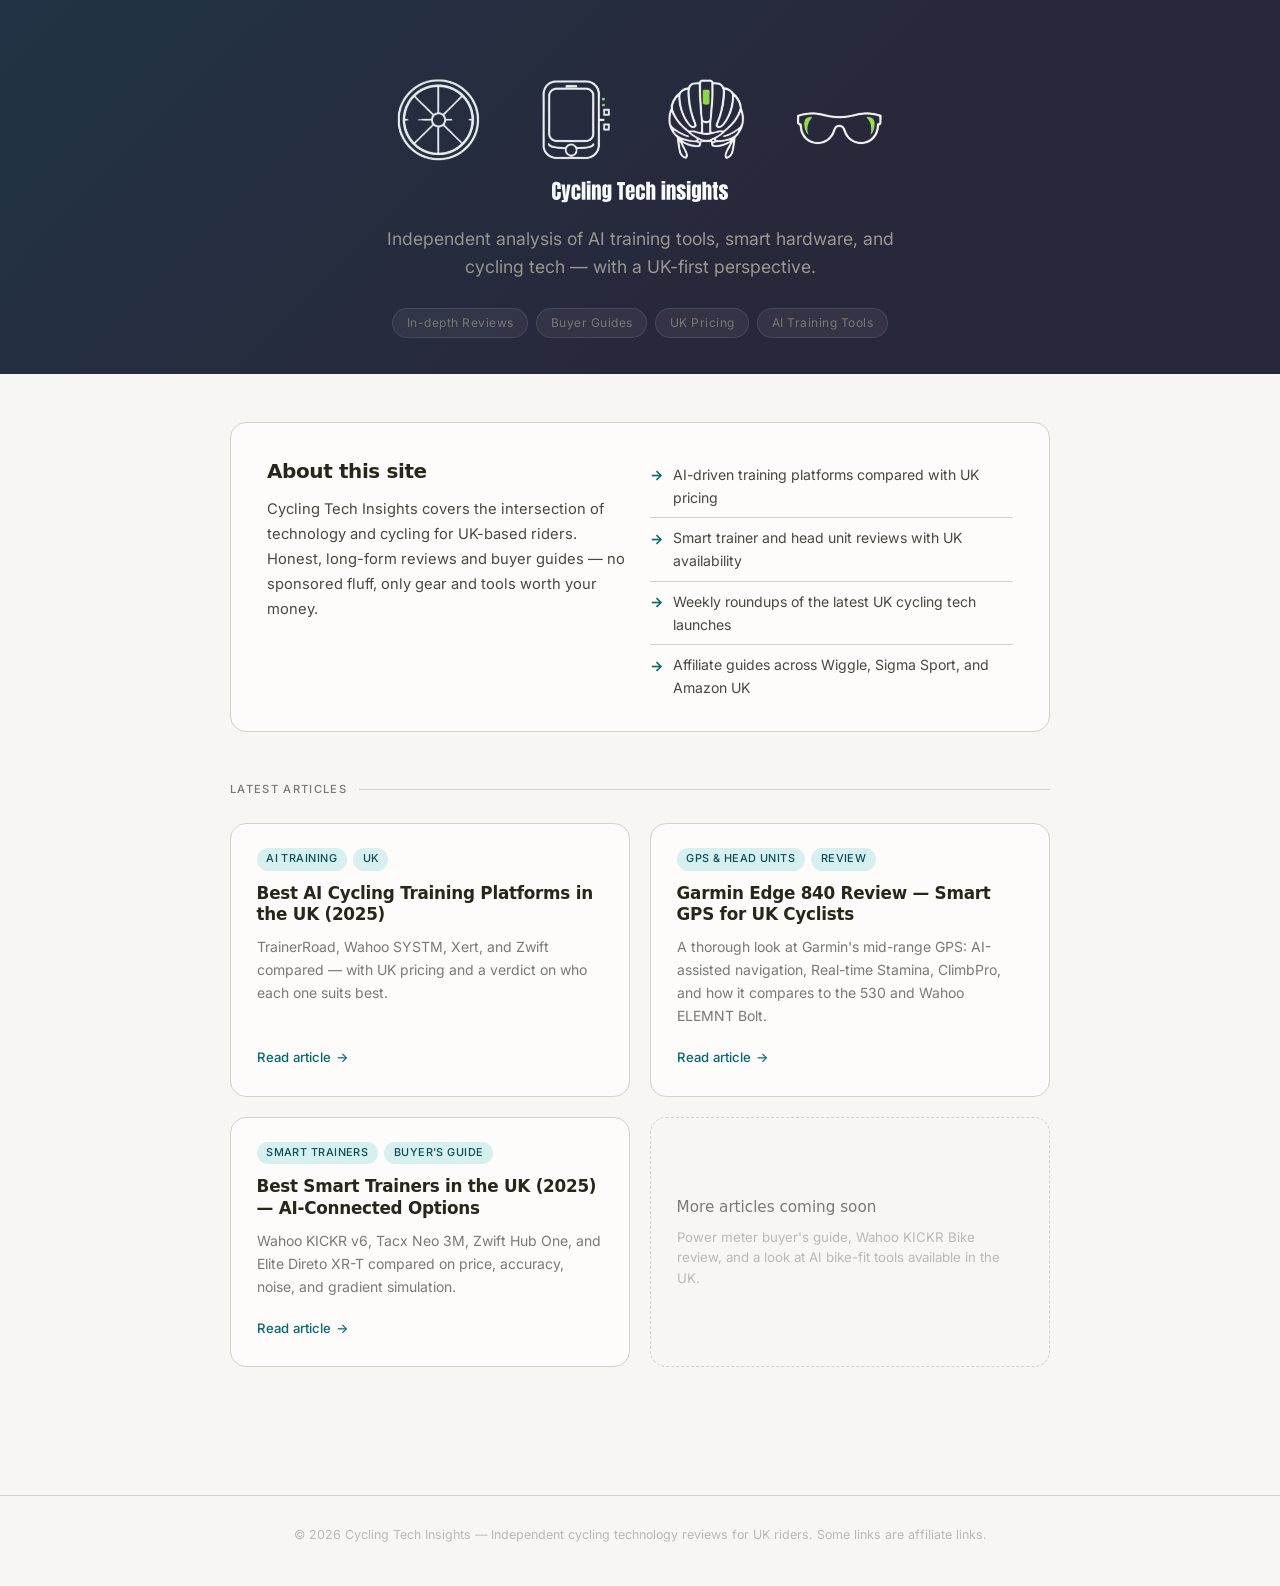
==== commit 7d7f5ca6: "feat: replace logo with 'business cards 30' wide wordmark - Homepage: logo image shown prominently a" ====
--- a/index.html
+++ b/index.html
@@ -27,7 +27,7 @@
       --accent-dark: #0C4E54;
       --tag-bg:      #D6EFEF;
       --tag-text:    #0C4E54;
-      --header-bg:   #111210;
+      --header-bg:   #28283b;
       --font-head:   'Satoshi', system-ui, -apple-system, sans-serif;
       --font-body:   'Inter', system-ui, -apple-system, sans-serif;
     }
@@ -52,7 +52,7 @@
     header {
       background: var(--header-bg);
       color: #E8E6E0;
-      padding: 3rem 1.5rem 2.75rem;
+      padding: 2.5rem 1.5rem 2.25rem;
       text-align: center;
       position: relative;
       overflow: hidden;
@@ -67,51 +67,17 @@
       pointer-events: none;
     }
 
-    /* ── Logo + title lockup inside hero ─────────────────── */
-    .hero-lockup {
-      display: flex;
+    /* ── Hero logo (wide wordmark) ──────────────────────────── */
+    .hero-logo-wrap {
+      display: flex;
+      justify-content: center;
       align-items: center;
-      justify-content: center;
-      gap: 1.25rem;
-      margin-bottom: 0.75rem;
-    }
-    .hero-logo {
-      height: 96px;
-      width: 96px;
-      border-radius: 12px;
+      padding: 0.5rem 0 0.25rem;
+    }
+    .hero-logo-img {
       display: block;
-      object-fit: contain;
-      flex-shrink: 0;
-    }
-    /* On mobile, stack logo above title */
-    @media (max-width: 480px) {
-      .hero-lockup { flex-direction: column; gap: 0.75rem; }
-      .hero-logo   { height: 80px; width: 80px; }
-    }
-
-    .site-kicker {
-      display: inline-block;
-      font-family: var(--font-body);
-      font-size: 0.7rem;
-      font-weight: 500;
-      letter-spacing: 0.14em;
-      text-transform: uppercase;
-      color: var(--accent);
-      background: rgba(1,105,111,0.15);
-      border: 1px solid rgba(1,105,111,0.35);
-      border-radius: 999px;
-      padding: 0.25rem 0.85rem;
-      margin-bottom: 1.1rem;
-    }
-
-    header h1 {
-      font-family: var(--font-head);
-      font-size: clamp(2rem, 5vw, 3rem);
-      font-weight: 700;
-      letter-spacing: -0.03em;
-      line-height: 1.1;
-      margin: 0 0 0.75rem;
-      color: #F5F3EE;
+      width: min(520px, 90vw);
+      height: auto;
     }
 
     header .hero-sub {
@@ -371,13 +337,11 @@
 <body>
 
   <header>
-    <span class="site-kicker">UK Cycling Tech</span>
-    <div class="hero-lockup">
-      <img class="hero-logo"
-           src="/Blue%20Black%20Minimal%20Initial%20Letter%20Company%20Technology%20Logo.svg"
-           onerror="this.src='/Blue%20Black%20Minimal%20Initial%20Letter%20Company%20Technology%20Logo.png'"
-           alt="Cycling Tech Insights logo">
-      <h1>Cycling Tech Insights</h1>
+    <div class="hero-logo-wrap">
+      <img class="hero-logo-img"
+           src="/business%20cards%2030%20(Logo).svg"
+           onerror="this.src='/business%20cards%2030%20(Logo).png'"
+           alt="Cycling Tech Insights">
     </div>
     <p class="hero-sub">Independent analysis of AI training tools, smart hardware, and cycling tech — with a UK-first perspective.</p>
     <div class="hero-pills">
